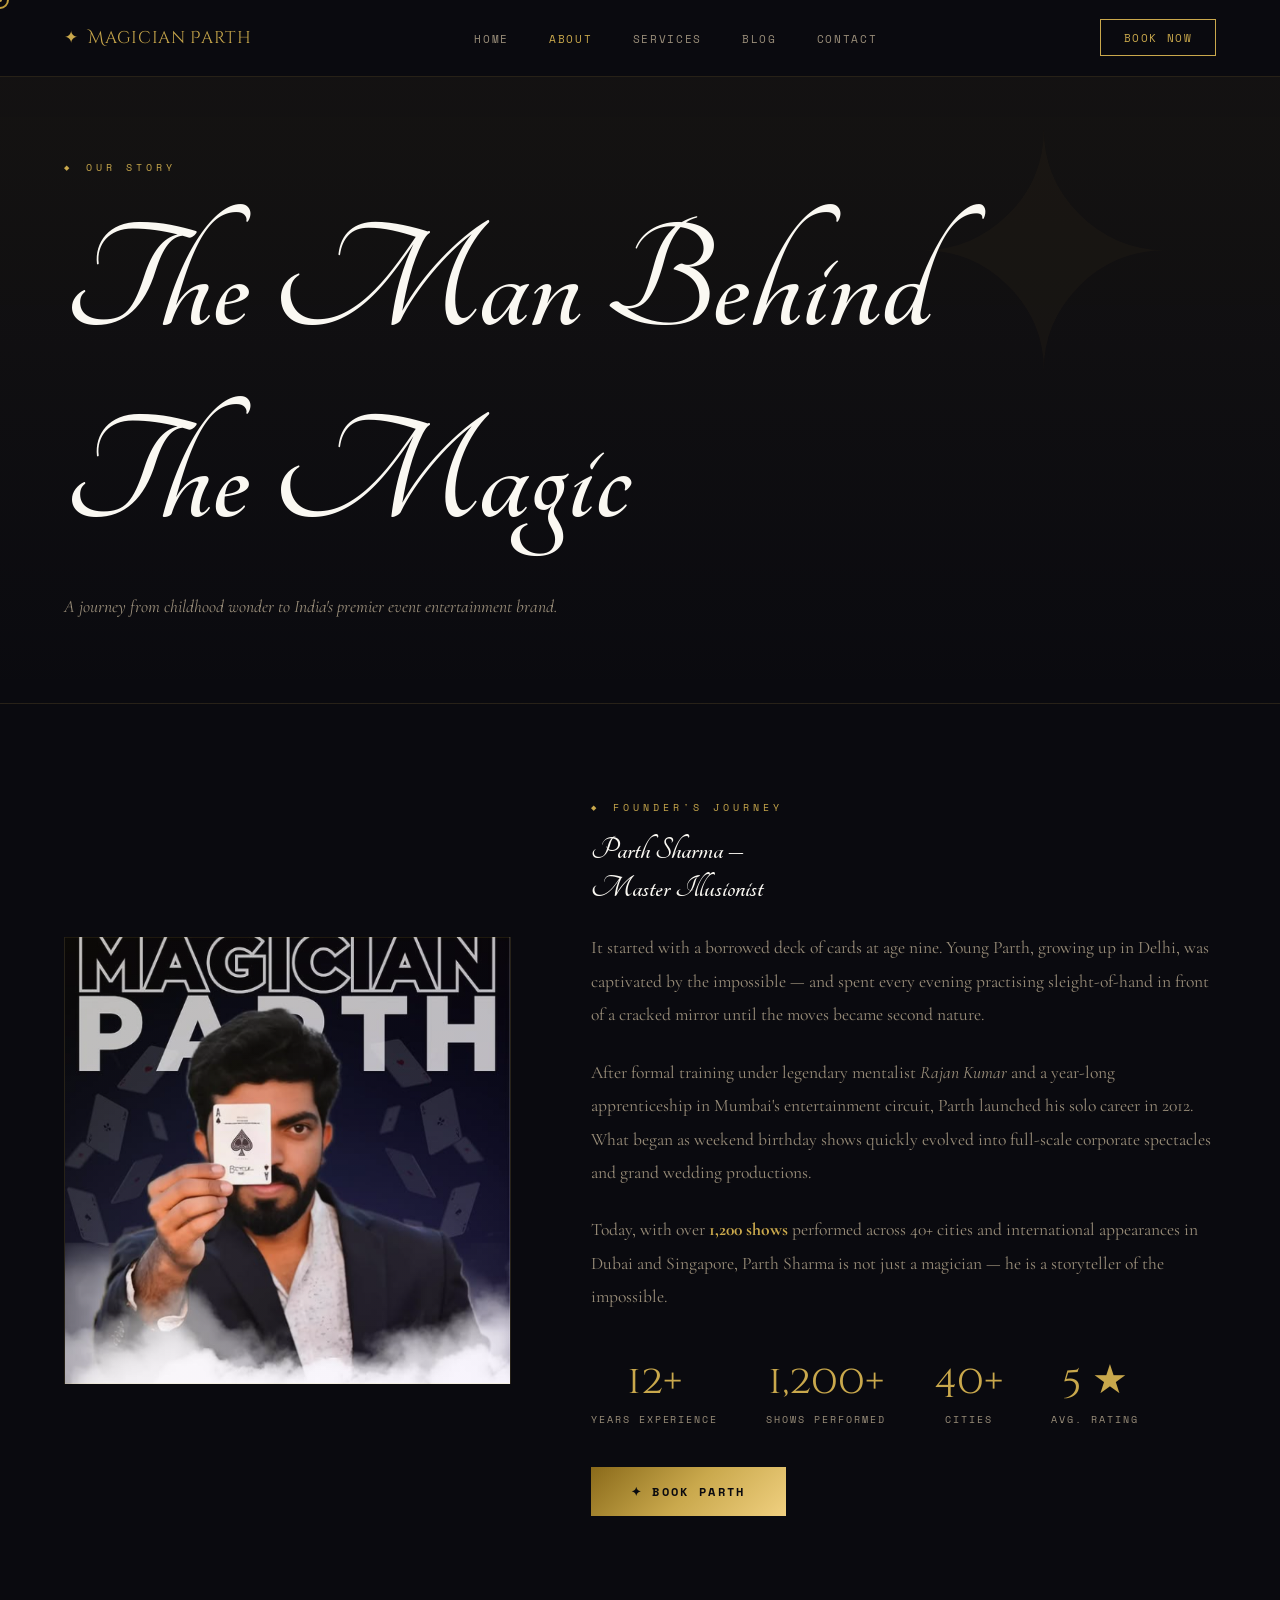
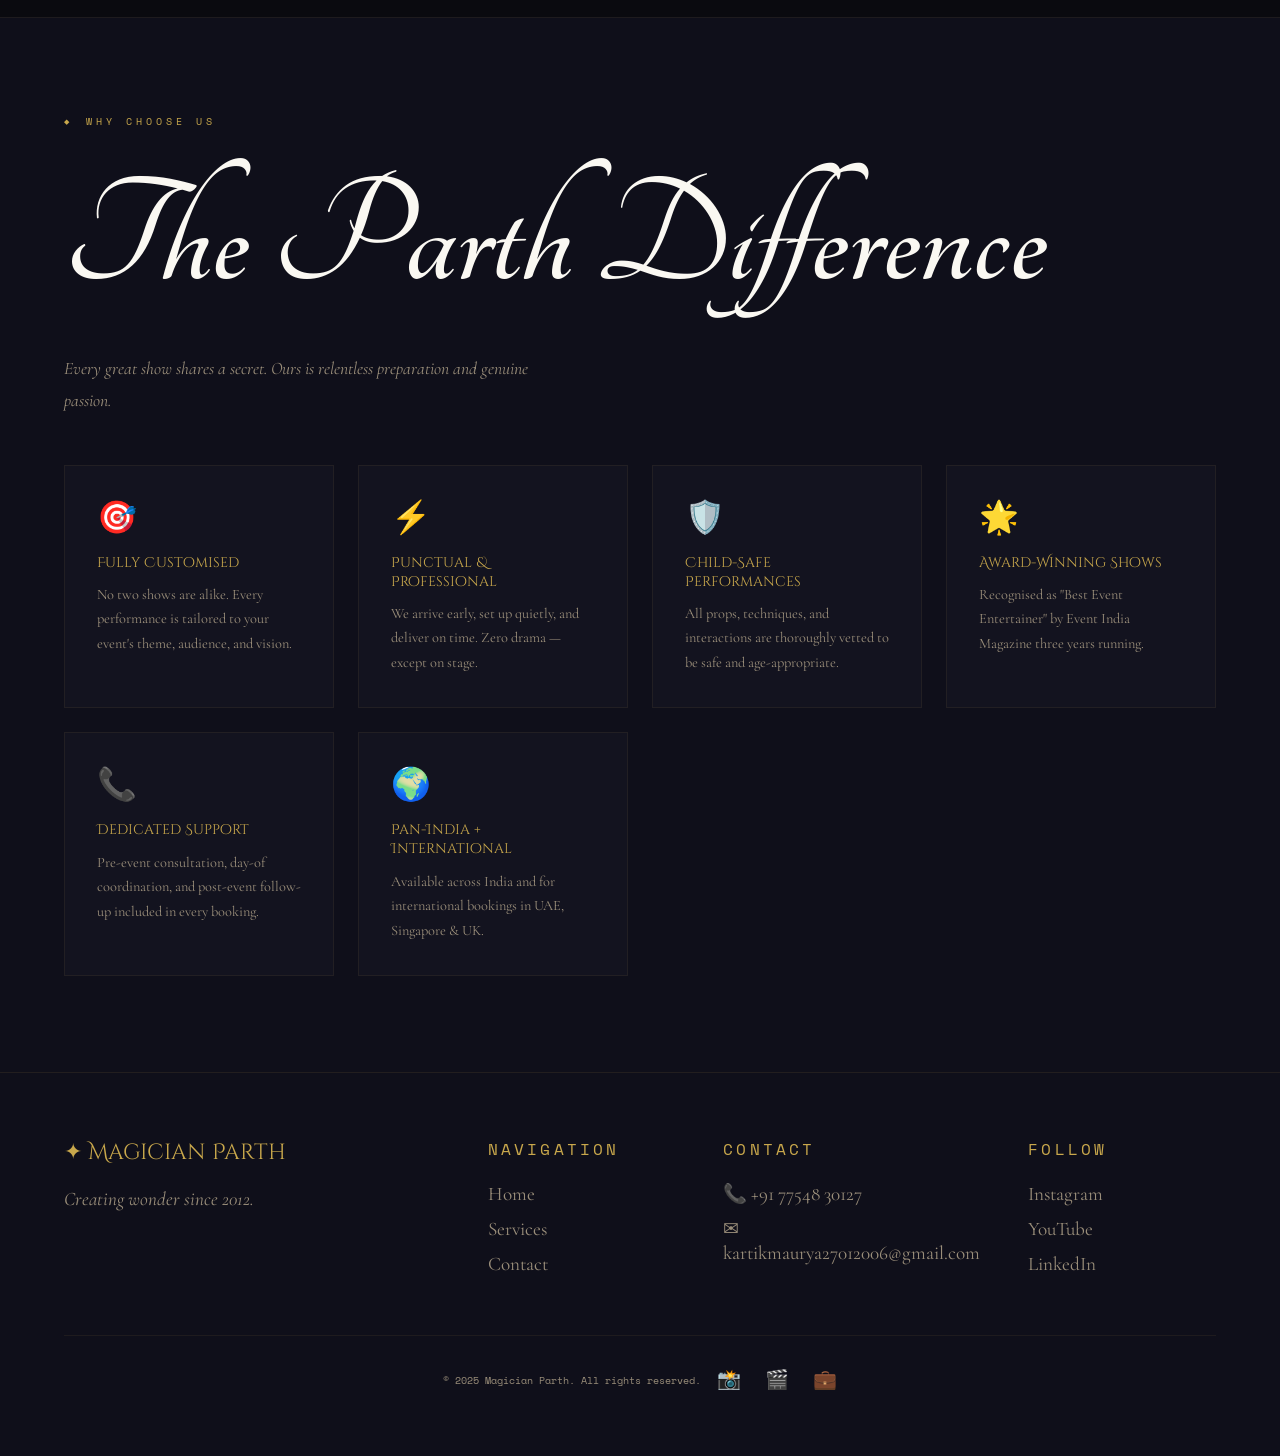
==== about.html @ f1b4ced4 "Add files via upload" ====
<!DOCTYPE html>
<html lang="en">
<head>
<meta charset="UTF-8">
<meta name="viewport" content="width=device-width, initial-scale=1.0">
<title>About Us – Magician Parth</title>
<link rel="stylesheet" href="style.css">
<style>
  .page-hero {
    min-height: 50vh; padding: 10rem 4rem 5rem;
    background: linear-gradient(180deg, rgba(201,168,76,0.06) 0%, transparent 100%);
    border-bottom: 1px solid rgba(201,168,76,0.1);
    position: relative; overflow: hidden;
  }
  .page-hero::after {
    content: '✦'; position: absolute; font-size: 20rem;
    right: 8%; top: 10%; color: rgba(201,168,76,0.03); pointer-events: none;
    font-family: serif;
  }
  .about-story { display: grid; grid-template-columns: 1fr 1.4fr; gap: 5rem; align-items: center; }
  .about-img {
    aspect-ratio: 4/4; background: url('img.png') no-repeat center/cover;
    border: 1px solid rgba(201,168,76,0.15);
    display: flex; align-items: center; justify-content: center;
    font-size: 8rem; position: relative; overflow: hidden;
  }
  .about-img::before {
    content: ''; position: absolute; inset: 0;
    background: linear-gradient(135deg, rgba(201,168,76,0.05), rgba(124,58,237,0.05));
  }
  .story-text { font-size: 1.1rem; color: var(--text-dim); line-height: 1.9; }
  .story-text p { margin-bottom: 1.5rem; }
  .stats-row { display: flex; gap: 3rem; margin: 2.5rem 0; flex-wrap: wrap; }
  .stat { text-align: center; }
  .stat-num { font-family: 'Cinzel Decorative', serif; font-size: 2.5rem; color: var(--gold); }
  .stat-label { font-family: 'Space Mono', monospace; font-size: 0.62rem; color: var(--text-dim); letter-spacing: 0.2em; text-transform: uppercase; margin-top: 0.3rem; }

  .why-section { background: var(--deep); border-top: 1px solid rgba(201,168,76,0.08); }
  .why-grid { display: grid; grid-template-columns: repeat(auto-fit, minmax(240px, 1fr)); gap: 1.5rem; margin-top: 3rem; }
  .why-card {
    background: var(--card); border: 1px solid rgba(201,168,76,0.08);
    padding: 2rem; transition: all 0.3s;
  }
  .why-card:hover { border-color: rgba(201,168,76,0.25); transform: translateY(-3px); }
  .why-icon { font-size: 2rem; margin-bottom: 1rem; }
  .why-title { font-family: 'Cinzel Decorative', serif; font-size: 0.88rem; color: var(--gold); margin-bottom: 0.7rem; }
  .why-desc { font-size: 0.9rem; color: var(--text-dim); line-height: 1.7; }

  @media (max-width: 900px) {
    .page-hero { padding: 8rem 1.5rem 3rem; }
    .about-story { grid-template-columns: 1fr; }
    .stats-row { gap: 2rem; }
  }
</style>
</head>
<body data-page="about">

<div class="cursor" id="cursor"></div>
<div class="cursor-dot" id="cursorDot"></div>

<!-- NAV -->
<nav>
  <a href="index.html" class="nav-logo"><span>✦</span> Magician Parth</a>
  <button class="hamburger" onclick="toggleMenu()"><span></span><span></span><span></span></button>
  <ul class="nav-links" id="navLinks">
    <li><a href="index.html" data-page="home">Home</a></li>
    <li><a href="about.html" data-page="about">About</a></li>
    <li><a href="services.html" data-page="services">Services</a></li>
    <li><a href="blog.html" data-page="blog">Blog</a></li>
    <li><a href="contact.html" data-page="contact">Contact</a></li>
  </ul>
  <a href="contact.html" class="nav-cta">Book Now</a>
</nav>

<!-- PAGE HERO -->
<div class="page-hero">
  <div class="section-tag">Our Story</div>
  <h1 class="section-title">The Man Behind<br>The Magic</h1>
  <p class="section-sub">A journey from childhood wonder to India's premier event entertainment brand.</p>
</div>

<!-- FOUNDER STORY -->
<section>
  <div class="about-story">
    <div class="about-img"></div>
    <div>
      <div class="section-tag">Founder's Journey</div>
      <h2 class="section-title" style="font-size:clamp(1.4rem,3vw,2rem); margin-bottom:1.5rem;">Parth Sharma –<br>Master Illusionist</h2>
      <div class="story-text">
        <p>It started with a borrowed deck of cards at age nine. Young Parth, growing up in Delhi, was captivated by the impossible — and spent every evening practising sleight-of-hand in front of a cracked mirror until the moves became second nature.</p>
        <p>After formal training under legendary mentalist <em>Rajan Kumar</em> and a year-long apprenticeship in Mumbai's entertainment circuit, Parth launched his solo career in 2012. What began as weekend birthday shows quickly evolved into full-scale corporate spectacles and grand wedding productions.</p>
        <p>Today, with over <strong style="color:var(--gold)">1,200 shows</strong> performed across 40+ cities and international appearances in Dubai and Singapore, Parth Sharma is not just a magician — he is a storyteller of the impossible.</p>
      </div>
      <div class="stats-row">
        <div class="stat"><div class="stat-num">12+</div><div class="stat-label">Years Experience</div></div>
        <div class="stat"><div class="stat-num">1,200+</div><div class="stat-label">Shows Performed</div></div>
        <div class="stat"><div class="stat-num">40+</div><div class="stat-label">Cities</div></div>
        <div class="stat"><div class="stat-num">5 ★</div><div class="stat-label">Avg. Rating</div></div>
      </div>
      <a href="contact.html" class="btn-primary">✦ Book Parth</a>
    </div>
  </div>
</section>

<!-- WHY CHOOSE US -->
<section class="why-section">
  <div class="section-tag">Why Choose Us</div>
  <h2 class="section-title">The Parth Difference</h2>
  <p class="section-sub">Every great show shares a secret. Ours is relentless preparation and genuine passion.</p>
  <div class="why-grid">
    <div class="why-card">
      <div class="why-icon">🎯</div>
      <div class="why-title">Fully Customised</div>
      <p class="why-desc">No two shows are alike. Every performance is tailored to your event's theme, audience, and vision.</p>
    </div>
    <div class="why-card">
      <div class="why-icon">⚡</div>
      <div class="why-title">Punctual & Professional</div>
      <p class="why-desc">We arrive early, set up quietly, and deliver on time. Zero drama — except on stage.</p>
    </div>
    <div class="why-card">
      <div class="why-icon">🛡️</div>
      <div class="why-title">Child-Safe Performances</div>
      <p class="why-desc">All props, techniques, and interactions are thoroughly vetted to be safe and age-appropriate.</p>
    </div>
    <div class="why-card">
      <div class="why-icon">🌟</div>
      <div class="why-title">Award-Winning Shows</div>
      <p class="why-desc">Recognised as "Best Event Entertainer" by Event India Magazine three years running.</p>
    </div>
    <div class="why-card">
      <div class="why-icon">📞</div>
      <div class="why-title">Dedicated Support</div>
      <p class="why-desc">Pre-event consultation, day-of coordination, and post-event follow-up included in every booking.</p>
    </div>
    <div class="why-card">
      <div class="why-icon">🌍</div>
      <div class="why-title">Pan-India + International</div>
      <p class="why-desc">Available across India and for international bookings in UAE, Singapore & UK.</p>
    </div>
  </div>
</section>

<!-- FOOTER -->
<footer>
  <div class="footer-grid">
    <div>
      <div class="footer-logo">✦ Magician Parth</div>
      <p class="footer-tagline">Creating wonder since 2012.</p>
    </div>
    <div>
      <div class="footer-heading">Navigation</div>
      <a class="footer-link" href="index.html">Home</a>
      <a class="footer-link" href="services.html">Services</a>
      <a class="footer-link" href="contact.html">Contact</a>
    </div>
    <div>
      <div class="footer-heading">Contact</div>
      <span class="footer-link">📞 +91 77548 30127</span>
      <span class="footer-link">✉ kartikmaurya27012006@gmail.com</span>
    </div>
    <div>
      <div class="footer-heading">Follow</div>
      <span class="footer-link">Instagram</span>
      <span class="footer-link">YouTube</span>
      <span class="footer-link">LinkedIn</span>
    </div>
  </div>
  <div class="footer-bottom">
    <div class="footer-copy">© 2025 Magician Parth. All rights reserved.</div>
    <div class="footer-socials"><span class="social-icon">📸</span><span class="social-icon">🎬</span><span class="social-icon">💼</span></div>
  </div>
</footer>

<script src="main.js"></script>
</body>
</html>
---- style.css ----
@import url('https://fonts.googleapis.com/css2?family=Cinzel+Decorative:wght@400;700;900&family=Cormorant+Garamond:ital,wght@0,300;0,400;0,600;1,300;1,400&family=Space+Mono:wght@400;700&display=swap');
@import url('https://fonts.googleapis.com/css2?family=Tangerine:wght@400;700&display=swap');


:root {
  --gold: #c9a84c;
  --gold-light: #f0d080;
  --gold-dark: #8a6a1a;
  --black: #0a0a0f;
  --deep: #0f0f1a;
  --card: #13131f;
  --card2: #1a1a2e;
  --text: #e8e0d0;
  --text-dim: #9a8e7a;
  --white: #faf8f2;
}

* { margin: 0; padding: 0; box-sizing: border-box; }
html { scroll-behavior: smooth; }
body {
  font-family: 'Cormorant Garamond', serif;
  background: var(--black);
  color: var(--text);
  overflow-x: hidden;
}

/* CURSOR */
.cursor {
  width: 18px; height: 18px;
  border: 2px solid var(--gold); border-radius: 50%;
  position: fixed; pointer-events: none; z-index: 9999;
  transform: translate(-50%,-50%);
  transition: width 0.2s, height 0.2s, background 0.2s;
  mix-blend-mode: difference;
}
.cursor-dot {
  width: 4px; height: 4px; background: var(--gold);
  border-radius: 50%; position: fixed; pointer-events: none;
  z-index: 9999; transform: translate(-50%,-50%);
}

/* NAV */
nav {
  position: fixed; top: 0; left: 0; right: 0; z-index: 1000;
  display: flex; align-items: center; justify-content: space-between;
  padding: 1.2rem 4rem;
  background: rgba(10,10,15,0.88);
  backdrop-filter: blur(20px);
  border-bottom: 1px solid rgba(201,168,76,0.15);
}
.nav-logo {
  font-family: 'Cinzel Decorative', serif;
  font-size: 1.05rem; color: var(--gold); text-decoration: none;
  display: flex; align-items: center; gap: 0.6rem; letter-spacing: 0.04em;
}
.nav-links { display: flex; gap: 2.5rem; list-style: none; }
.nav-links a {
  font-family: 'Space Mono', monospace; font-size: 0.7rem;
  color: var(--text-dim); text-decoration: none;
  letter-spacing: 0.15em; text-transform: uppercase; transition: color 0.3s;
}
.nav-links a:hover, .nav-links a.active { color: var(--gold); }
.nav-cta {
  font-family: 'Space Mono', monospace; font-size: 0.68rem;
  padding: 0.6rem 1.4rem; background: transparent;
  border: 1px solid var(--gold); color: var(--gold);
  letter-spacing: 0.15em; text-transform: uppercase;
  cursor: pointer; transition: all 0.3s; text-decoration: none; display: inline-block;
}
.nav-cta:hover { background: var(--gold); color: var(--black); }
.hamburger { display: none; flex-direction: column; gap: 5px; cursor: pointer; background: none; border: none; }
.hamburger span { width: 24px; height: 1px; background: var(--gold); display: block; }

/* SECTION */
section { padding: 6rem 4rem; }
.section-tag {
  font-family: 'Space Mono', monospace; font-size: 0.63rem;
  letter-spacing: 0.4em; text-transform: uppercase; color: var(--gold);
  margin-bottom: 1rem; display: flex; align-items: center; gap: 0.8rem;
}
.section-tag::before { content: '◆'; font-size: 0.45rem; }
.section-title {
  font-family:  "Tangerine", cursive;
  font-size: clamp(1.8rem, 4vw, 3rem); font-size: 10rem;
  color: var(--white); margin-bottom: 1rem; line-height: 1.2;
}
.section-sub {
  font-size: 1.1rem; font-style: italic;
  color: var(--text-dim); max-width: 500px; line-height: 1.8;
}

/* BUTTONS */
.btn-primary {
  font-family: 'Space Mono', monospace; font-size: 0.73rem;
  letter-spacing: 0.2em; text-transform: uppercase;
  padding: 1rem 2.5rem;
  background: linear-gradient(135deg, var(--gold-dark), var(--gold), var(--gold-light));
  color: var(--black); border: none; cursor: pointer;
  position: relative; overflow: hidden; transition: all 0.3s; font-weight: 700;
  text-decoration: none; display: inline-block;
}
.btn-primary:hover { transform: translateY(-2px); box-shadow: 0 10px 40px rgba(201,168,76,0.4); }
.btn-secondary {
  font-family: 'Space Mono', monospace; font-size: 0.73rem;
  letter-spacing: 0.2em; text-transform: uppercase;
  padding: 1rem 2.5rem; background: transparent;
  color: var(--text); border: 1px solid rgba(255,255,255,0.2);
  cursor: pointer; transition: all 0.3s; text-decoration: none; display: inline-block;
}
.btn-secondary:hover { border-color: var(--gold); color: var(--gold); transform: translateY(-2px); }
.wa-btn {
  display: inline-flex; align-items: center; gap: 0.8rem;
  background: #128C7E; color: white; padding: 1rem 2rem;
  font-family: 'Space Mono', monospace; font-size: 0.72rem;
  letter-spacing: 0.1em; text-transform: uppercase;
  border: none; cursor: pointer; transition: all 0.3s; text-decoration: none;
}
.wa-btn:hover { background: #075E54; transform: translateY(-2px); }

/* SERVICE CARDS */
.services-grid {
  display: grid; grid-template-columns: repeat(auto-fit, minmax(270px, 1fr));
  gap: 1.5rem; margin-top: 3rem;
}
.service-card {
  background: var(--card); border: 1px solid rgba(201,168,76,0.1);
  padding: 2.5rem; position: relative; overflow: hidden;
  transition: all 0.4s; cursor: pointer; text-decoration: none; display: block; color: inherit;
}
.service-card::before {
  content: ''; position: absolute; top: 0; left: 0; right: 0; height: 2px;
  background: linear-gradient(90deg, transparent, var(--gold), transparent);
  transform: scaleX(0); transition: transform 0.4s;
}
.service-card:hover::before { transform: scaleX(1); }
.service-card:hover { border-color: rgba(201,168,76,0.3); transform: translateY(-4px); box-shadow: 0 20px 60px rgba(0,0,0,0.4); }
.service-icon { font-size: 2.5rem; margin-bottom: 1.5rem; display: block; }
.service-name { font-family: 'Cinzel Decorative', serif; font-size: 0.95rem; color: var(--gold); margin-bottom: 0.8rem; }
.service-desc { font-size: 0.95rem; color: var(--text-dim); line-height: 1.7; }
.service-price {
  font-family: 'Space Mono', monospace; font-size: 0.72rem;
  color: var(--gold-dark); margin-top: 1.5rem; padding-top: 1rem;
  border-top: 1px solid rgba(201,168,76,0.1);
  display: flex; justify-content: space-between;
}

/* TESTIMONIALS */
.testimonials { background: var(--deep); position: relative; overflow: hidden; }
.testimonials::before {
  content: '"'; position: absolute; font-family: 'Cinzel Decorative', serif;
  font-size: 18rem; color: rgba(201,168,76,0.03); top: -3rem; left: 1rem; pointer-events: none;
}
.testi-grid { display: grid; grid-template-columns: repeat(auto-fit, minmax(290px, 1fr)); gap: 2rem; margin-top: 3rem; }
.testi-card { background: var(--card2); border: 1px solid rgba(201,168,76,0.08); padding: 2.5rem; }
.testi-stars { color: var(--gold); margin-bottom: 1.2rem; }
.testi-text { font-size: 1.05rem; font-style: italic; color: var(--text); line-height: 1.8; margin-bottom: 2rem; }
.testi-author { display: flex; align-items: center; gap: 1rem; }
.testi-avatar {
  width: 46px; height: 46px; border-radius: 50%;
  background: linear-gradient(135deg, var(--gold-dark), var(--gold));
  display: flex; align-items: center; justify-content: center;
  font-family: 'Cinzel Decorative', serif; font-size: 1rem; color: var(--black);
}
.testi-name { font-family: 'Space Mono', monospace; font-size: 0.72rem; color: var(--gold); letter-spacing: 0.08em; }
.testi-event { font-size: 0.85rem; color: var(--text-dim); font-style: italic; }

/* CTA BAND */
.cta-band {
  text-align: center;
  background: linear-gradient(135deg, rgba(201,168,76,0.05), rgba(124,58,237,0.05));
  border-top: 1px solid rgba(201,168,76,0.1); border-bottom: 1px solid rgba(201,168,76,0.1);
  position: relative; overflow: hidden;
}
.cta-btns { display: flex; gap: 1.5rem; justify-content: center; flex-wrap: wrap; margin-top: 2rem; }

/* FOOTER */
footer { background: var(--deep); border-top: 1px solid rgba(201,168,76,0.1); padding: 4rem; }
.footer-grid { display: grid; grid-template-columns: 2fr 1fr 1fr 1fr; gap: 3rem; margin-bottom: 3rem; }
.footer-logo { font-family: 'Cinzel Decorative', serif; font-size: 1.4rem; color: var(--gold); margin-bottom: 1rem; }
.footer-tagline { font-size: 1.2rem; font-style: italic; color: var(--text-dim); line-height: 1.7; }
.footer-heading { font-family: 'Space Mono', monospace; font-size: 1rem; color: var(--gold); letter-spacing: 0.2em; text-transform: uppercase; margin-bottom: 1.3rem; }
.footer-link { display: block; font-size: 1.2rem; color: var(--text-dim); margin-bottom: 0.7rem; text-decoration: none; transition: color 0.3s; }
.footer-link:hover { color: var(--gold); }
.footer-bottom { border-top: 1px solid rgba(201,168,76,0.08); padding-top: 2rem; display: flex; justify-content: center; align-items: center; flex-wrap: wrap; gap: 1rem; }
.footer-copy { font-family: 'Space Mono', monospace; font-size: 0.62rem; color: var(--text-dim); }
.footer-socials { display: flex; gap: 1.5rem; }
.social-icon { font-size: 1.2rem; color: var(--text-dim); cursor: pointer; transition: color 0.3s; }
.social-icon:hover { color: var(--gold); }

/* NOTIFICATION */
.notif {
  position: fixed; bottom: 2rem; right: 2rem;
  background: var(--card2); border: 1px solid rgba(201,168,76,0.3);
  padding: 1.2rem 2rem; font-family: 'Space Mono', monospace;
  font-size: 0.72rem; color: var(--gold); letter-spacing: 0.1em;
  z-index: 2000; transform: translateX(200%); transition: transform 0.4s;
  box-shadow: 0 10px 40px rgba(0,0,0,0.4);
}
.notif.show { transform: translateX(0); }

/* MOBILE */
@media (max-width: 900px) {
  nav { padding: 1.2rem 1.5rem; }
  .hamburger { display: flex; }
  .nav-links {
    display: none; position: absolute; top: 100%; left: 0; right: 0;
    background: var(--deep); flex-direction: column;
    padding: 2rem; gap: 1.5rem;
    border-bottom: 1px solid rgba(201,168,76,0.1);
  }
  .nav-links.open { display: flex; }
  .nav-cta { display: none; }
  section { padding: 4rem 1.5rem; }
  .footer-grid { grid-template-columns: 1fr 1fr; }
}
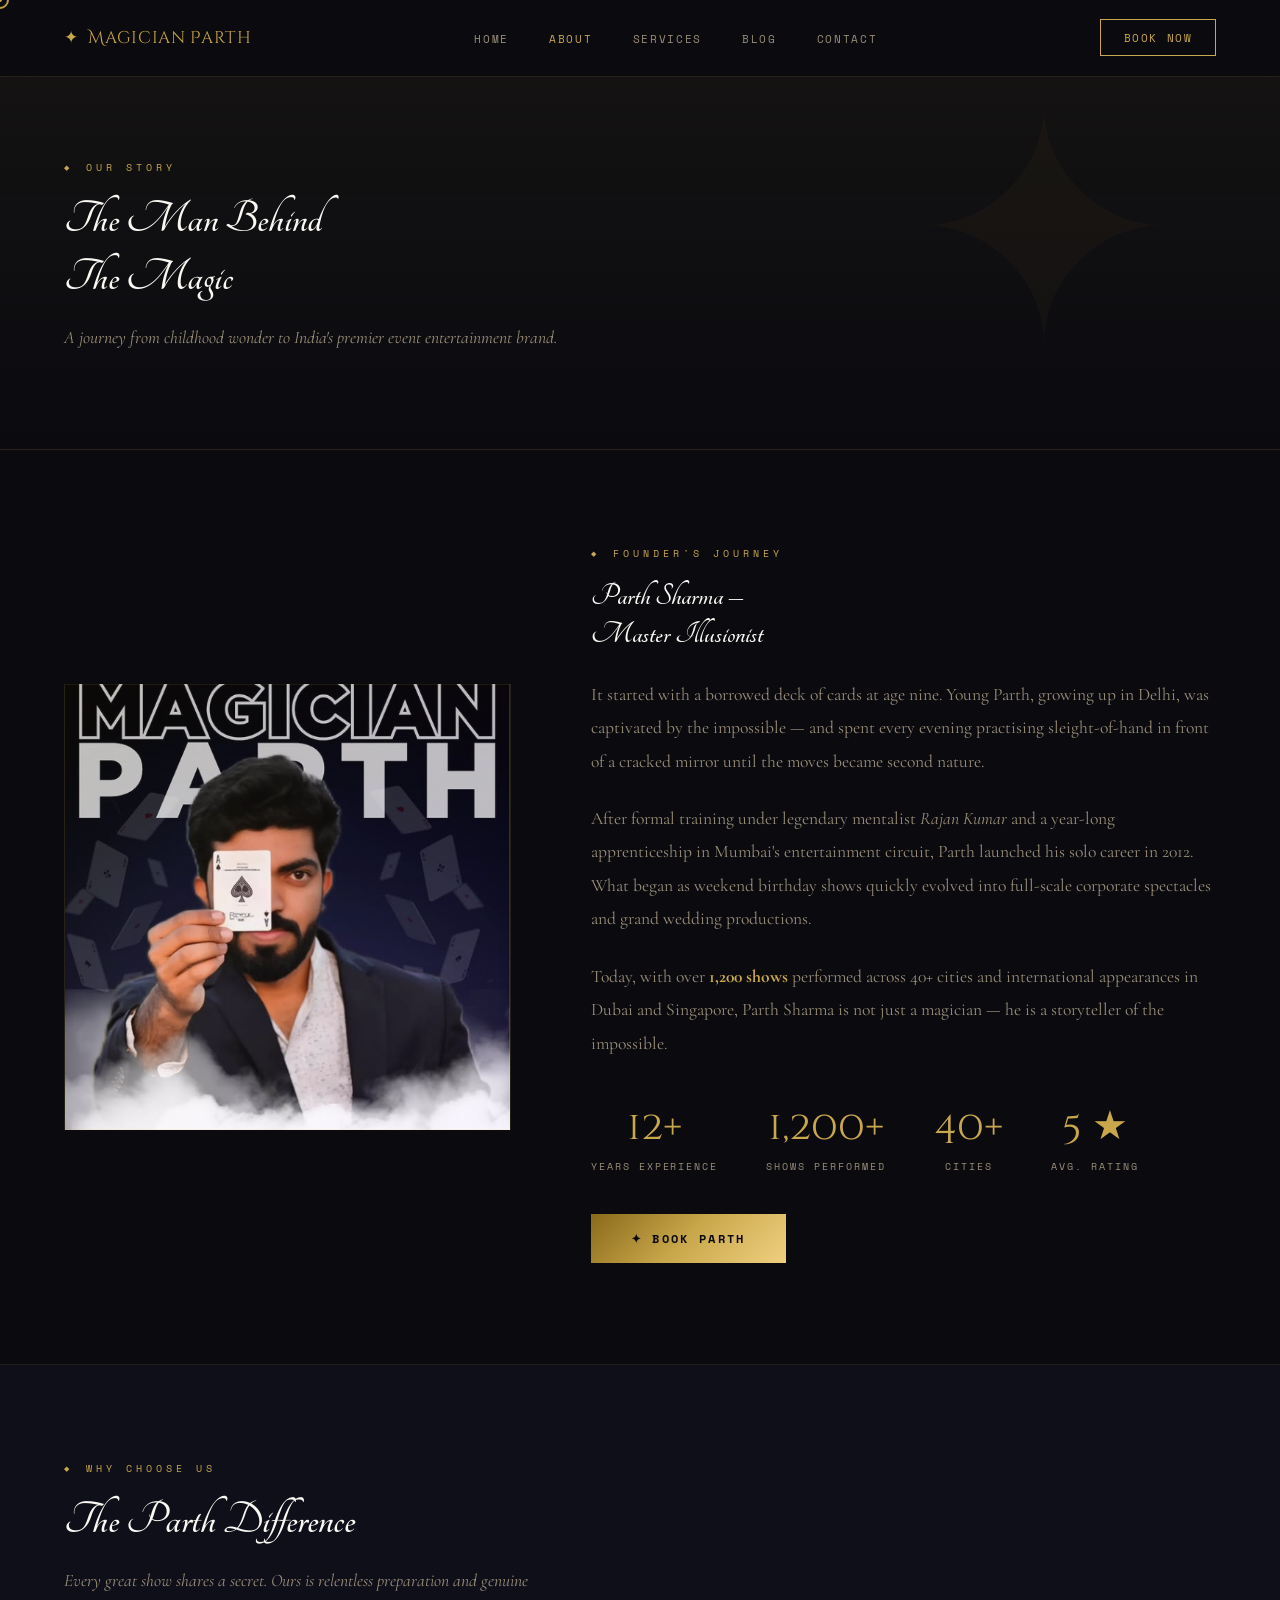
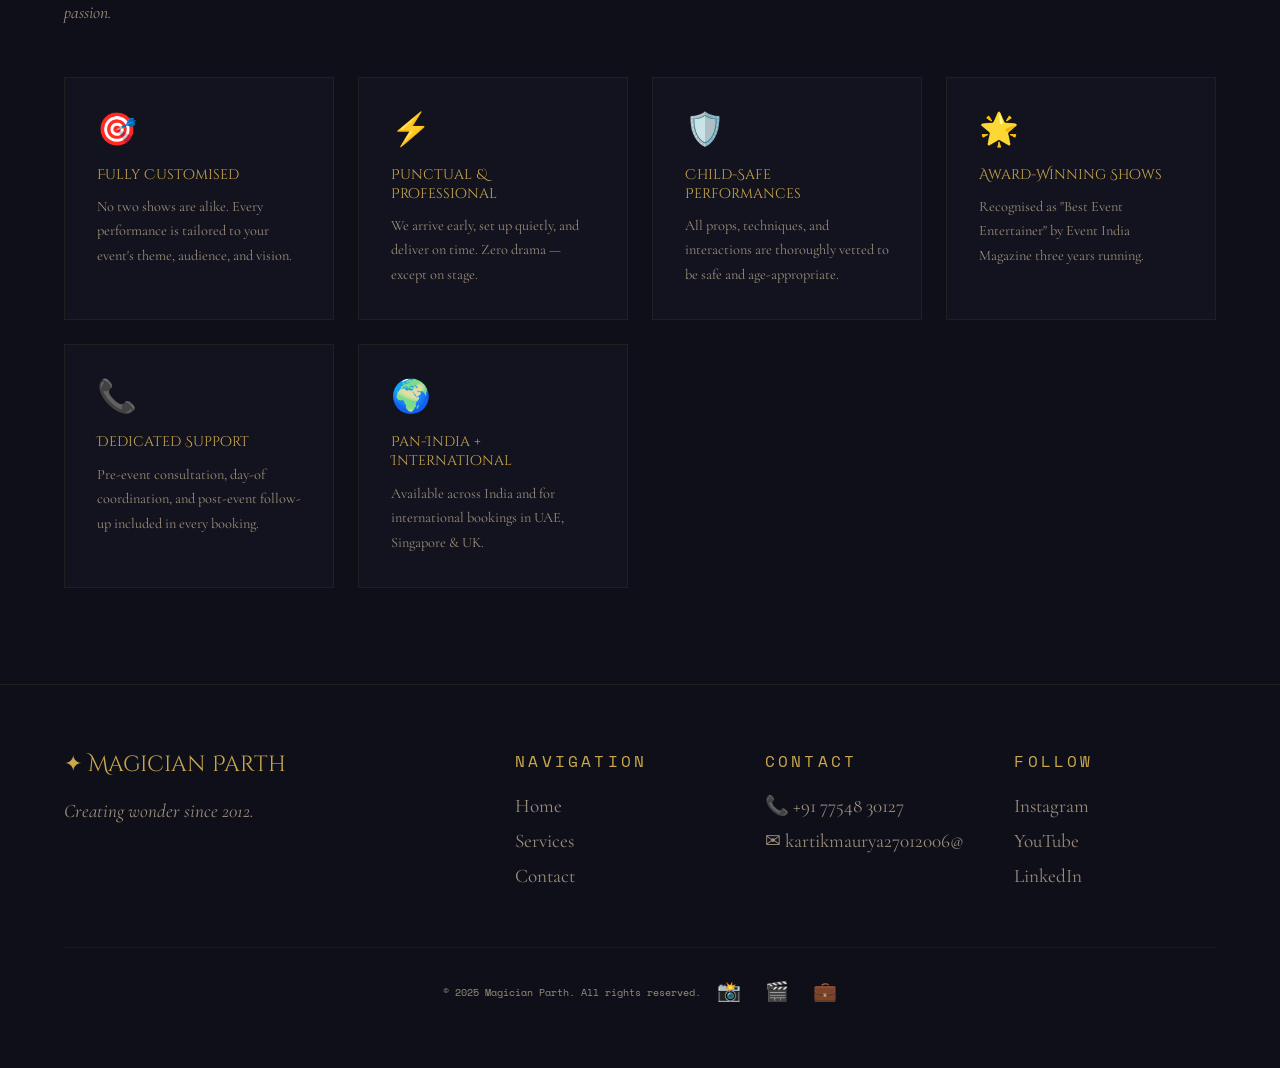
==== commit 492614e7: "Update about.html" ====
--- a/about.html
+++ b/about.html
@@ -157,7 +157,7 @@
     <div>
       <div class="footer-heading">Contact</div>
       <span class="footer-link">📞 +91 77548 30127</span>
-      <span class="footer-link">✉ kartikmaurya27012006@gmail.com</span>
+      <span class="footer-link">✉ kartikmaurya27012006@</span>
     </div>
     <div>
       <div class="footer-heading">Follow</div>
--- a/style.css
+++ b/style.css
@@ -81,7 +81,7 @@
 .section-tag::before { content: '◆'; font-size: 0.45rem; }
 .section-title {
   font-family:  "Tangerine", cursive;
-  font-size: clamp(1.8rem, 4vw, 3rem); font-size: 10rem;
+  font-size: clamp(1.8rem, 4vw, 3rem); 
   color: var(--white); margin-bottom: 1rem; line-height: 1.2;
 }
 .section-sub {
